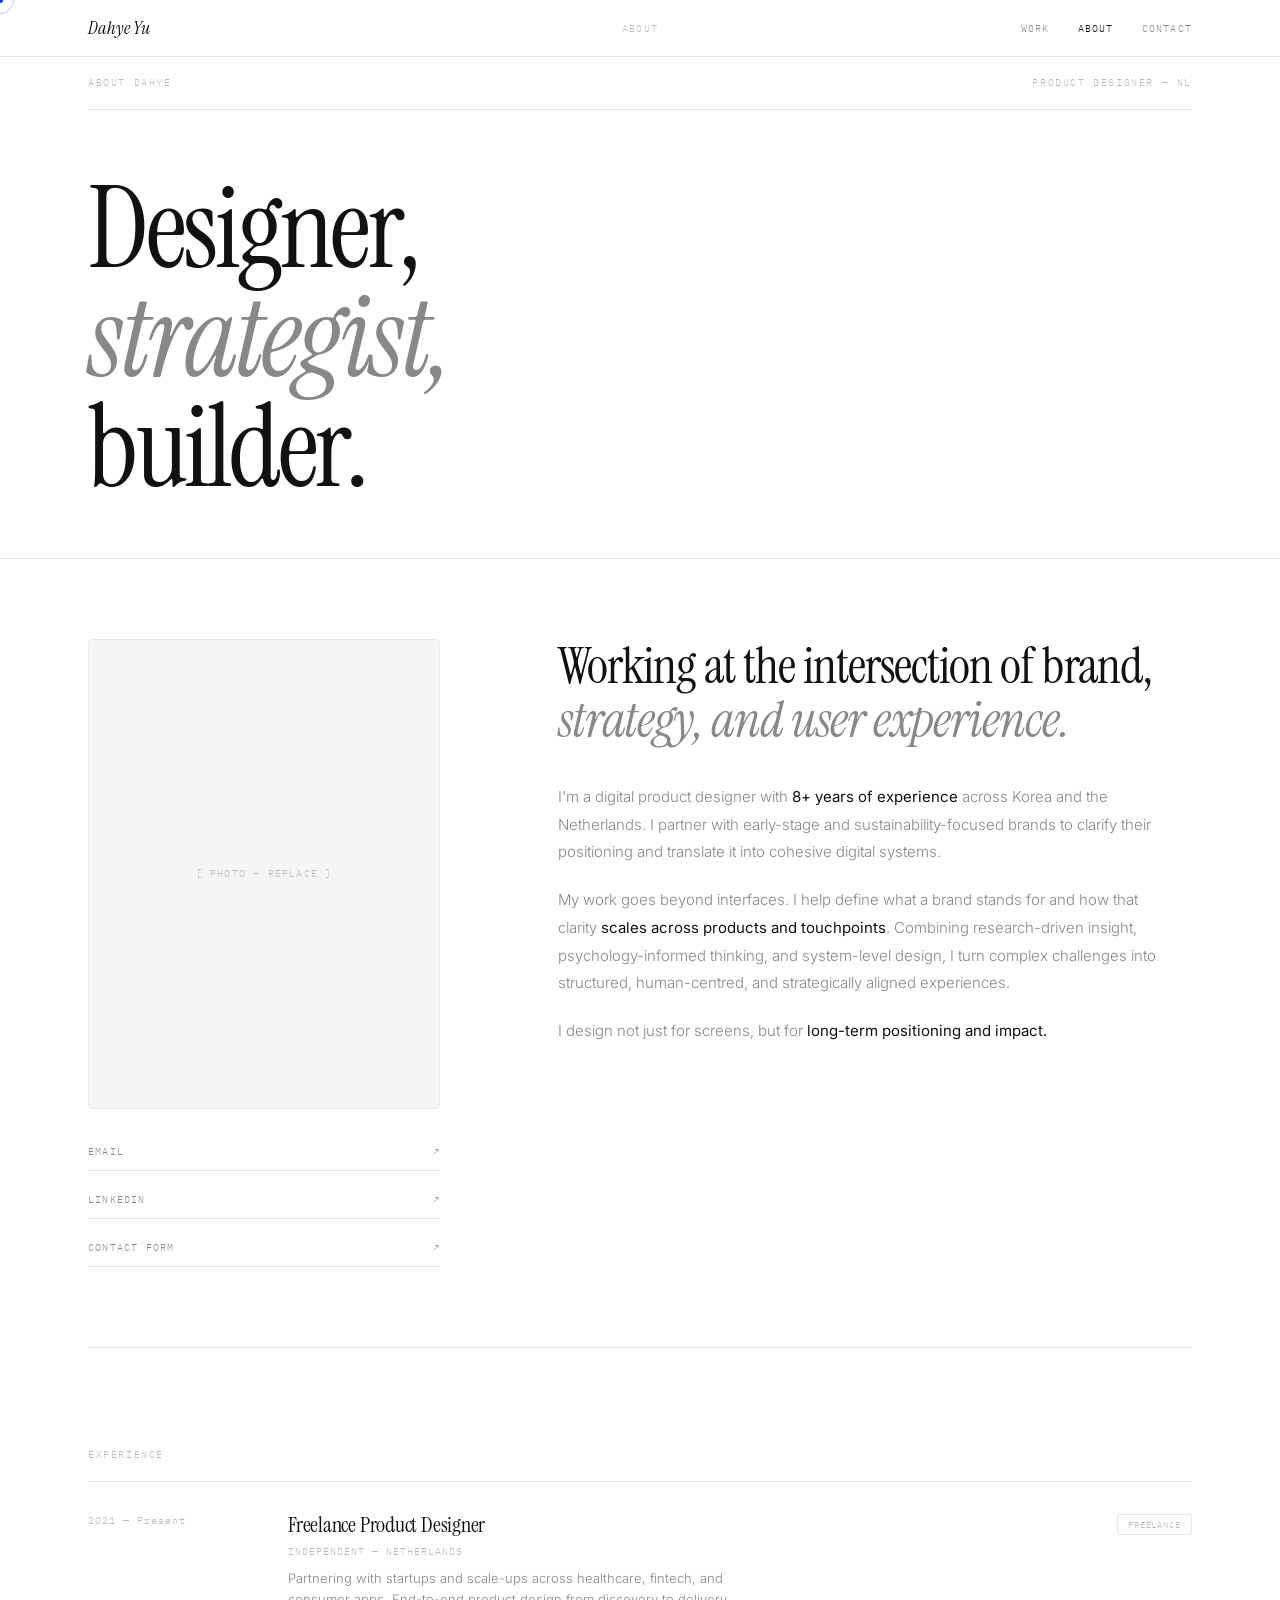
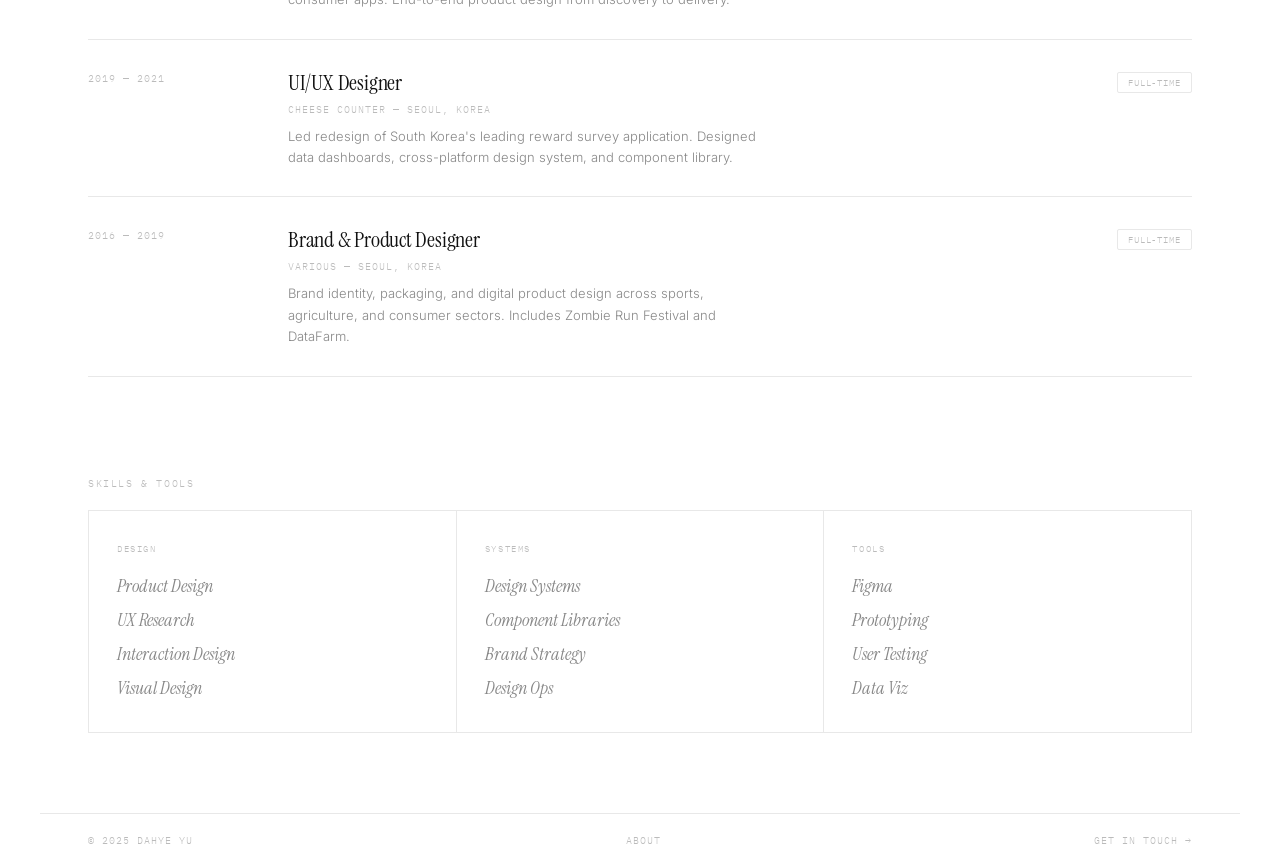
==== about.html @ fa13082c "Add files via upload" ====
<!DOCTYPE html>
<html lang="en">
<head>
<meta charset="UTF-8">
<meta name="viewport" content="width=device-width, initial-scale=1.0">
<title>About — Dahye Yu</title>
<link rel="preconnect" href="https://fonts.googleapis.com">
<link href="https://fonts.googleapis.com/css2?family=Instrument+Serif:ital@0;1&family=Inter:wght@300;400;500&family=IBM+Plex+Mono:wght@300;400&display=swap" rel="stylesheet">
<style>
:root{--bg:#ffffff;--ink:#111111;--ink2:#888888;--ink3:#bbbbbb;--rule:#e8e8e8;--hover-bg:#f5f5f5;--accent:#0033ff;}
*,*::before,*::after{box-sizing:border-box;margin:0;padding:0;}
html{scroll-behavior:smooth;}
body{background:var(--bg);color:var(--ink);font-family:'Inter',sans-serif;font-weight:300;overflow-x:hidden;-webkit-font-smoothing:antialiased;}
.cur{position:fixed;width:6px;height:6px;background:var(--accent);border-radius:50%;pointer-events:none;z-index:9999;transform:translate(-50%,-50%);}
.cur-ring{position:fixed;width:28px;height:28px;border:1px solid rgba(0,51,255,.25);border-radius:50%;pointer-events:none;z-index:9998;transform:translate(-50%,-50%);transition:width .35s cubic-bezier(.16,1,.3,1),height .35s,border-color .25s;}
body:has(a:hover) .cur-ring{width:48px;height:48px;border-color:rgba(0,51,255,.5);}
nav{position:fixed;top:0;left:0;right:0;z-index:100;border-bottom:1px solid var(--rule);background:rgba(255,255,255,0.94);backdrop-filter:blur(8px);}
.nav-inner{max-width:1200px;margin:0 auto;padding:0 48px;height:56px;display:grid;grid-template-columns:1fr auto 1fr;align-items:center;}
.nav-logo{font-family:'Instrument Serif',serif;font-style:italic;font-size:18px;color:var(--ink);text-decoration:none;}
.nav-center{font-family:'IBM Plex Mono',monospace;font-size:10px;letter-spacing:0.14em;text-transform:uppercase;color:var(--ink3);}
.nav-right{display:flex;justify-content:flex-end;gap:28px;}
.nav-right a{font-family:'IBM Plex Mono',monospace;font-size:10px;letter-spacing:0.12em;text-transform:uppercase;color:var(--ink2);text-decoration:none;transition:color .15s;}
.nav-right a:hover,.nav-right a.active{color:var(--ink);}
.wrap{max-width:1200px;margin:0 auto;padding:0 48px;}
.page-hero{padding-top:56px;border-bottom:1px solid var(--rule);}
.page-top{padding:20px 0;border-bottom:1px solid var(--rule);display:flex;justify-content:space-between;}
.page-label{font-family:'IBM Plex Mono',monospace;font-size:10px;letter-spacing:0.16em;text-transform:uppercase;color:var(--ink3);}
.page-title-block{padding:64px 0 56px;opacity:0;animation:fadeUp .9s ease .1s forwards;}
.page-title{font-family:'Instrument Serif',serif;font-size:clamp(56px,9vw,120px);font-weight:400;line-height:.95;letter-spacing:-0.03em;}
.page-title em{font-style:italic;color:var(--ink2);}
@keyframes fadeUp{from{opacity:0;transform:translateY(24px)}to{opacity:1;transform:none}}

/* ABOUT BODY */
.about-body-wrap{padding:80px 0;}
.about-main-grid{display:grid;grid-template-columns:repeat(12,1fr);gap:0 24px;border-bottom:1px solid var(--rule);padding-bottom:80px;margin-bottom:80px;}
.about-col-left{grid-column:1/5;}
.about-sticky{position:sticky;top:80px;}
.about-portrait{background:var(--hover-bg);border:1px solid var(--rule);border-radius:4px;aspect-ratio:3/4;display:flex;align-items:center;justify-content:center;margin-bottom:24px;}
.about-portrait-label{font-family:'IBM Plex Mono',monospace;font-size:10px;letter-spacing:0.12em;text-transform:uppercase;color:var(--ink3);}
.about-socials{display:flex;flex-direction:column;gap:10px;}
.about-social-link{display:flex;align-items:center;justify-content:space-between;padding:12px 0;border-bottom:1px solid var(--rule);font-family:'IBM Plex Mono',monospace;font-size:10px;letter-spacing:0.12em;text-transform:uppercase;color:var(--ink2);text-decoration:none;transition:color .15s;}
.about-social-link:hover{color:var(--accent);}
.about-social-link::after{content:'↗';}

.about-col-right{grid-column:6/13;}
.about-bio-title{font-family:'Instrument Serif',serif;font-size:clamp(32px,4vw,52px);font-weight:400;line-height:1.05;letter-spacing:-0.02em;margin-bottom:36px;}
.about-bio-title em{font-style:italic;color:var(--ink2);}
.about-bio-text{font-size:15px;line-height:1.85;color:var(--ink2);max-width:600px;}
.about-bio-text strong{color:var(--ink);font-weight:400;}
.about-bio-text+.about-bio-text{margin-top:20px;}

/* EXPERIENCE */
.section-bar{padding:20px 0;border-bottom:1px solid var(--rule);display:flex;justify-content:space-between;}
.section-bar-label{font-family:'IBM Plex Mono',monospace;font-size:10px;letter-spacing:0.16em;text-transform:uppercase;color:var(--ink3);}
.exp-row{display:grid;grid-template-columns:160px 1fr auto;gap:0 40px;align-items:start;border-bottom:1px solid var(--rule);padding:28px 0;}
.exp-year{font-family:'IBM Plex Mono',monospace;font-size:10px;letter-spacing:0.1em;color:var(--ink3);padding-top:4px;}
.exp-title{font-family:'Instrument Serif',serif;font-size:22px;font-weight:400;letter-spacing:-0.01em;margin-bottom:6px;}
.exp-company{font-family:'IBM Plex Mono',monospace;font-size:10px;letter-spacing:0.1em;text-transform:uppercase;color:var(--ink3);margin-bottom:10px;}
.exp-desc{font-size:13px;line-height:1.65;color:var(--ink2);max-width:480px;}
.exp-tag{font-family:'IBM Plex Mono',monospace;font-size:9px;letter-spacing:0.1em;text-transform:uppercase;color:var(--ink3);border:1px solid var(--rule);padding:4px 10px;border-radius:2px;white-space:nowrap;align-self:start;margin-top:4px;}

/* SKILLS GRID */
.skills-section{margin-top:80px;}
.skills-big-grid{display:grid;grid-template-columns:repeat(3,1fr);border-left:1px solid var(--rule);}
.skill-group{border-right:1px solid var(--rule);border-bottom:1px solid var(--rule);padding:32px 28px;}
.skill-group-title{font-family:'IBM Plex Mono',monospace;font-size:9px;letter-spacing:0.18em;text-transform:uppercase;color:var(--ink3);margin-bottom:20px;}
.skill-list{display:flex;flex-direction:column;gap:10px;}
.skill-item{font-family:'Instrument Serif',serif;font-size:18px;font-style:italic;color:var(--ink2);transition:color .15s;cursor:default;}
.skill-item:hover{color:var(--ink);}

footer{border-top:1px solid var(--rule);max-width:1200px;margin:0 auto;padding:20px 48px;display:flex;justify-content:space-between;align-items:center;}
footer span{font-family:'IBM Plex Mono',monospace;font-size:10px;letter-spacing:0.1em;text-transform:uppercase;color:var(--ink3);}
.reveal{opacity:0;transform:translateY(20px);transition:opacity .65s ease,transform .65s cubic-bezier(.16,1,.3,1);}
.reveal.in{opacity:1;transform:none;}

@media(max-width:768px){
  .nav-inner,.wrap{padding:0 20px;}
  .nav-center{display:none;}
  .about-main-grid{grid-template-columns:1fr;}
  .about-col-left,.about-col-right{grid-column:1/-1;}
  .about-col-left{margin-bottom:48px;}
  .about-sticky{position:static;}
  .exp-row{grid-template-columns:1fr;gap:12px;}
  .exp-year{padding-top:0;}
  .exp-tag{align-self:auto;}
  .skills-big-grid{grid-template-columns:1fr 1fr;}
  footer{flex-direction:column;gap:8px;text-align:center;padding:20px;}
}
</style>
</head>
<body>
<div class="cur" id="cur"></div>
<div class="cur-ring" id="cur-ring"></div>

<nav>
  <div class="nav-inner">
    <a href="index.html" class="nav-logo">Dahye Yu</a>
    <span class="nav-center">About</span>
    <div class="nav-right">
      <a href="index.html#work">Work</a>
      <a href="about.html" class="active">About</a>
      <a href="contact.html">Contact</a>
    </div>
  </div>
</nav>

<section class="page-hero">
  <div class="wrap">
    <div class="page-top">
      <span class="page-label">About Dahye</span>
      <span class="page-label">Product Designer — NL</span>
    </div>
    <div class="page-title-block">
      <h1 class="page-title">
        Designer,<br>
        <em>strategist,</em><br>
        builder.
      </h1>
    </div>
  </div>
</section>

<div class="wrap">
  <div class="about-body-wrap">

    <div class="about-main-grid reveal">
      <div class="about-col-left">
        <div class="about-sticky">
          <div class="about-portrait">
            <span class="about-portrait-label">[ Photo — replace ]</span>
          </div>
          <div class="about-socials">
            <a href="mailto:dahyeyu201@gmail.com" class="about-social-link">Email</a>
            <a href="https://www.linkedin.com/in/yudahye/" target="_blank" class="about-social-link">LinkedIn</a>
            <a href="contact.html" class="about-social-link">Contact Form</a>
          </div>
        </div>
      </div>
      <div class="about-col-right">
        <h2 class="about-bio-title">
          Working at the intersection of brand,<br>
          <em>strategy, and user experience.</em>
        </h2>
        <p class="about-bio-text">I'm a digital product designer with <strong>8+ years of experience</strong> across Korea and the Netherlands. I partner with early-stage and sustainability-focused brands to clarify their positioning and translate it into cohesive digital systems.</p>
        <p class="about-bio-text">My work goes beyond interfaces. I help define what a brand stands for and how that clarity <strong>scales across products and touchpoints</strong>. Combining research-driven insight, psychology-informed thinking, and system-level design, I turn complex challenges into structured, human-centred, and strategically aligned experiences.</p>
        <p class="about-bio-text">I design not just for screens, but for <strong>long-term positioning and impact.</strong></p>
      </div>
    </div>

    <!-- EXPERIENCE -->
    <div class="reveal">
      <div class="section-bar"><span class="section-bar-label">Experience</span></div>
      <div class="exp-row">
        <div class="exp-year">2021 — Present</div>
        <div>
          <div class="exp-title">Freelance Product Designer</div>
          <div class="exp-company">Independent — Netherlands</div>
          <div class="exp-desc">Partnering with startups and scale-ups across healthcare, fintech, and consumer apps. End-to-end product design from discovery to delivery.</div>
        </div>
        <span class="exp-tag">Freelance</span>
      </div>
      <div class="exp-row">
        <div class="exp-year">2019 — 2021</div>
        <div>
          <div class="exp-title">UI/UX Designer</div>
          <div class="exp-company">Cheese Counter — Seoul, Korea</div>
          <div class="exp-desc">Led redesign of South Korea's leading reward survey application. Designed data dashboards, cross-platform design system, and component library.</div>
        </div>
        <span class="exp-tag">Full-time</span>
      </div>
      <div class="exp-row">
        <div class="exp-year">2016 — 2019</div>
        <div>
          <div class="exp-title">Brand & Product Designer</div>
          <div class="exp-company">Various — Seoul, Korea</div>
          <div class="exp-desc">Brand identity, packaging, and digital product design across sports, agriculture, and consumer sectors. Includes Zombie Run Festival and DataFarm.</div>
        </div>
        <span class="exp-tag">Full-time</span>
      </div>
    </div>

    <!-- SKILLS -->
    <div class="skills-section reveal">
      <div class="section-bar"><span class="section-bar-label">Skills & Tools</span></div>
      <div class="skills-big-grid">
        <div class="skill-group">
          <div class="skill-group-title">Design</div>
          <div class="skill-list">
            <span class="skill-item">Product Design</span>
            <span class="skill-item">UX Research</span>
            <span class="skill-item">Interaction Design</span>
            <span class="skill-item">Visual Design</span>
          </div>
        </div>
        <div class="skill-group">
          <div class="skill-group-title">Systems</div>
          <div class="skill-list">
            <span class="skill-item">Design Systems</span>
            <span class="skill-item">Component Libraries</span>
            <span class="skill-item">Brand Strategy</span>
            <span class="skill-item">Design Ops</span>
          </div>
        </div>
        <div class="skill-group">
          <div class="skill-group-title">Tools</div>
          <div class="skill-list">
            <span class="skill-item">Figma</span>
            <span class="skill-item">Prototyping</span>
            <span class="skill-item">User Testing</span>
            <span class="skill-item">Data Viz</span>
          </div>
        </div>
      </div>
    </div>

  </div>
</div>

<footer>
  <span>© 2025 Dahye Yu</span>
  <span>About</span>
  <span><a href="contact.html" style="color:var(--ink3);text-decoration:none;">Get in touch →</a></span>
</footer>

<script>
const cur=document.getElementById('cur'),ring=document.getElementById('cur-ring');
let mx=0,my=0,rx=0,ry=0;
document.addEventListener('mousemove',e=>{mx=e.clientX;my=e.clientY;cur.style.left=mx+'px';cur.style.top=my+'px';});
(function loop(){rx+=(mx-rx)*.11;ry+=(my-ry)*.11;ring.style.left=rx+'px';ring.style.top=ry+'px';requestAnimationFrame(loop);})();
const io=new IntersectionObserver(es=>es.forEach((e,i)=>{if(e.isIntersecting)setTimeout(()=>e.target.classList.add('in'),i*70);}),{threshold:.08});
document.querySelectorAll('.reveal').forEach(el=>io.observe(el));
</script>
</body>
</html>
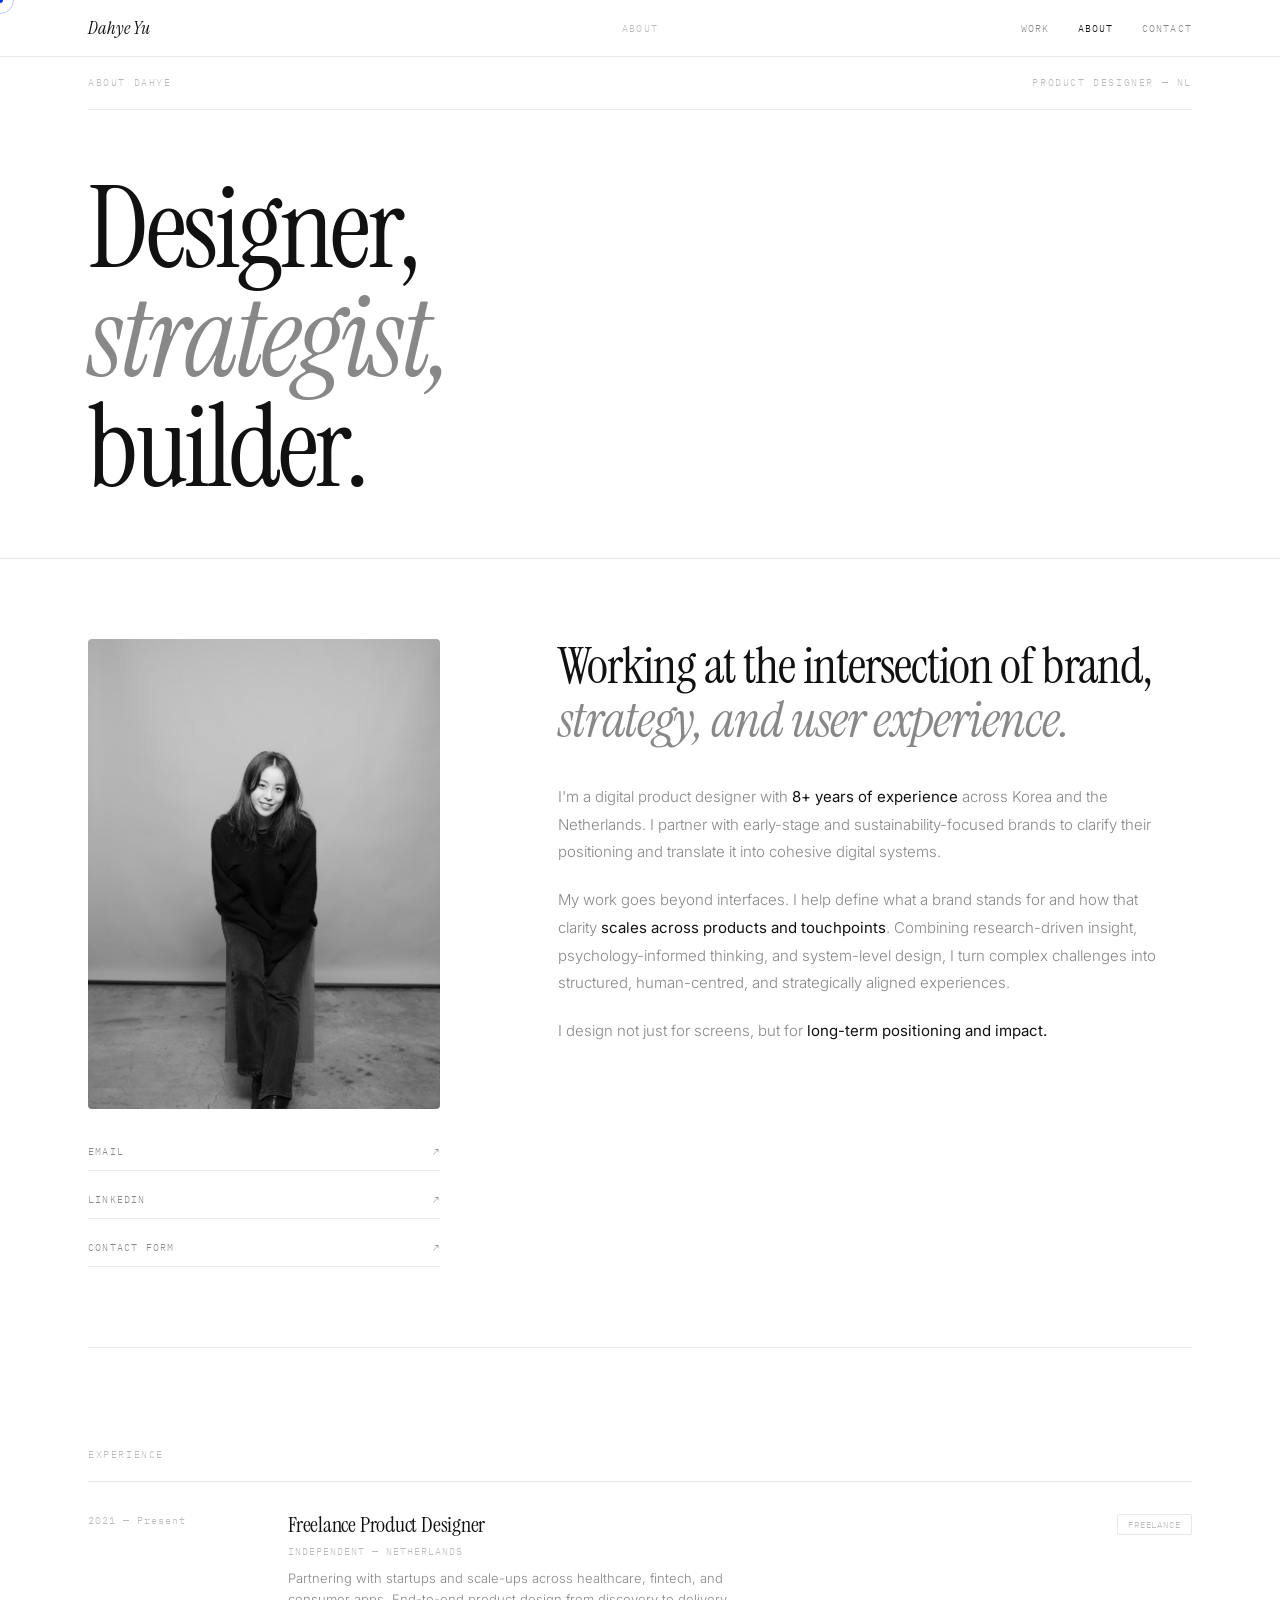
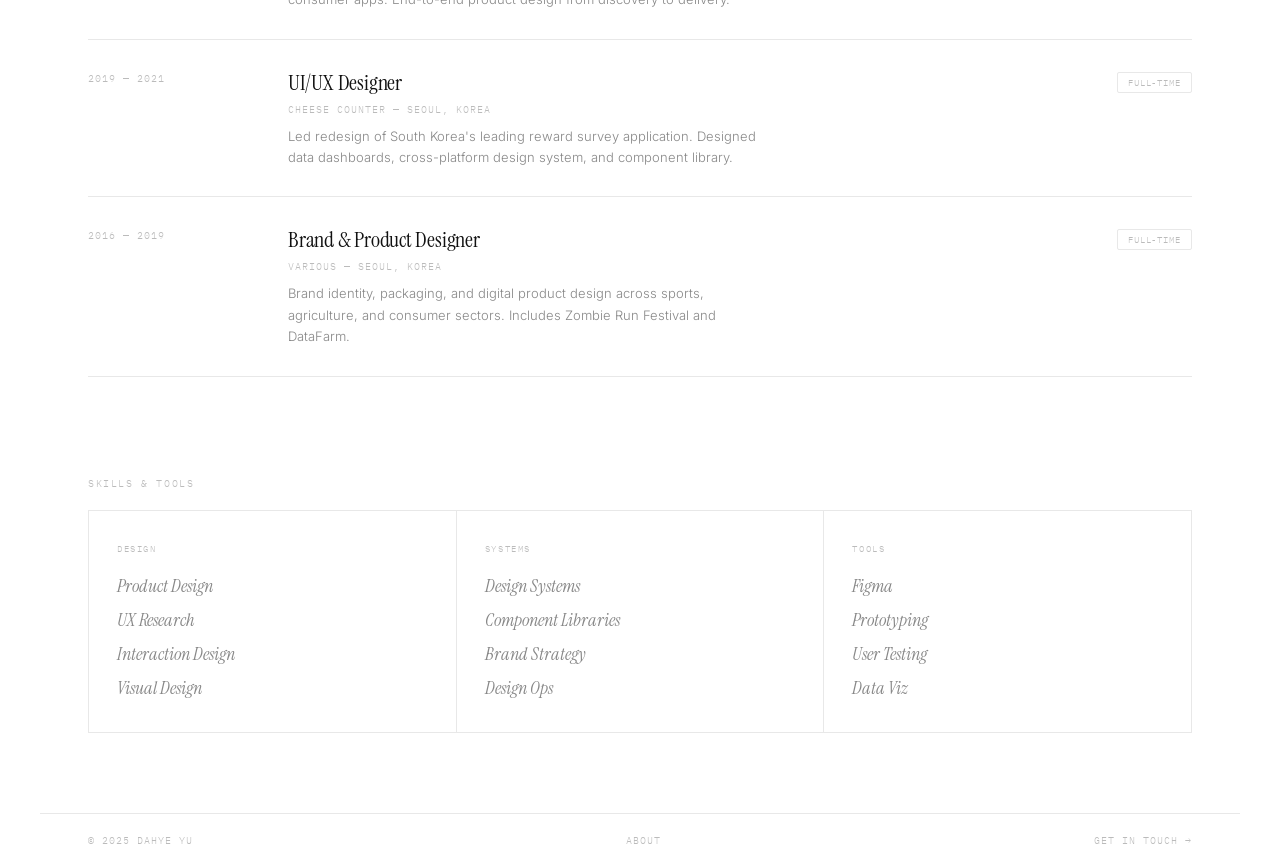
==== commit 6f2ea71f: "Add files via upload" ====
--- a/about.html
+++ b/about.html
@@ -126,8 +126,8 @@
     <div class="about-main-grid reveal">
       <div class="about-col-left">
         <div class="about-sticky">
-          <div class="about-portrait">
-            <span class="about-portrait-label">[ Photo — replace ]</span>
+          <div class="about-portrait" style="background:none;border:none;display:block;padding:0;">
+            <img src="images/dahye-photo.jpg" style="width:100%;display:block;border-radius:4px;aspect-ratio:3/4;object-fit:cover;" alt="Dahye Yu">
           </div>
           <div class="about-socials">
             <a href="mailto:dahyeyu201@gmail.com" class="about-social-link">Email</a>
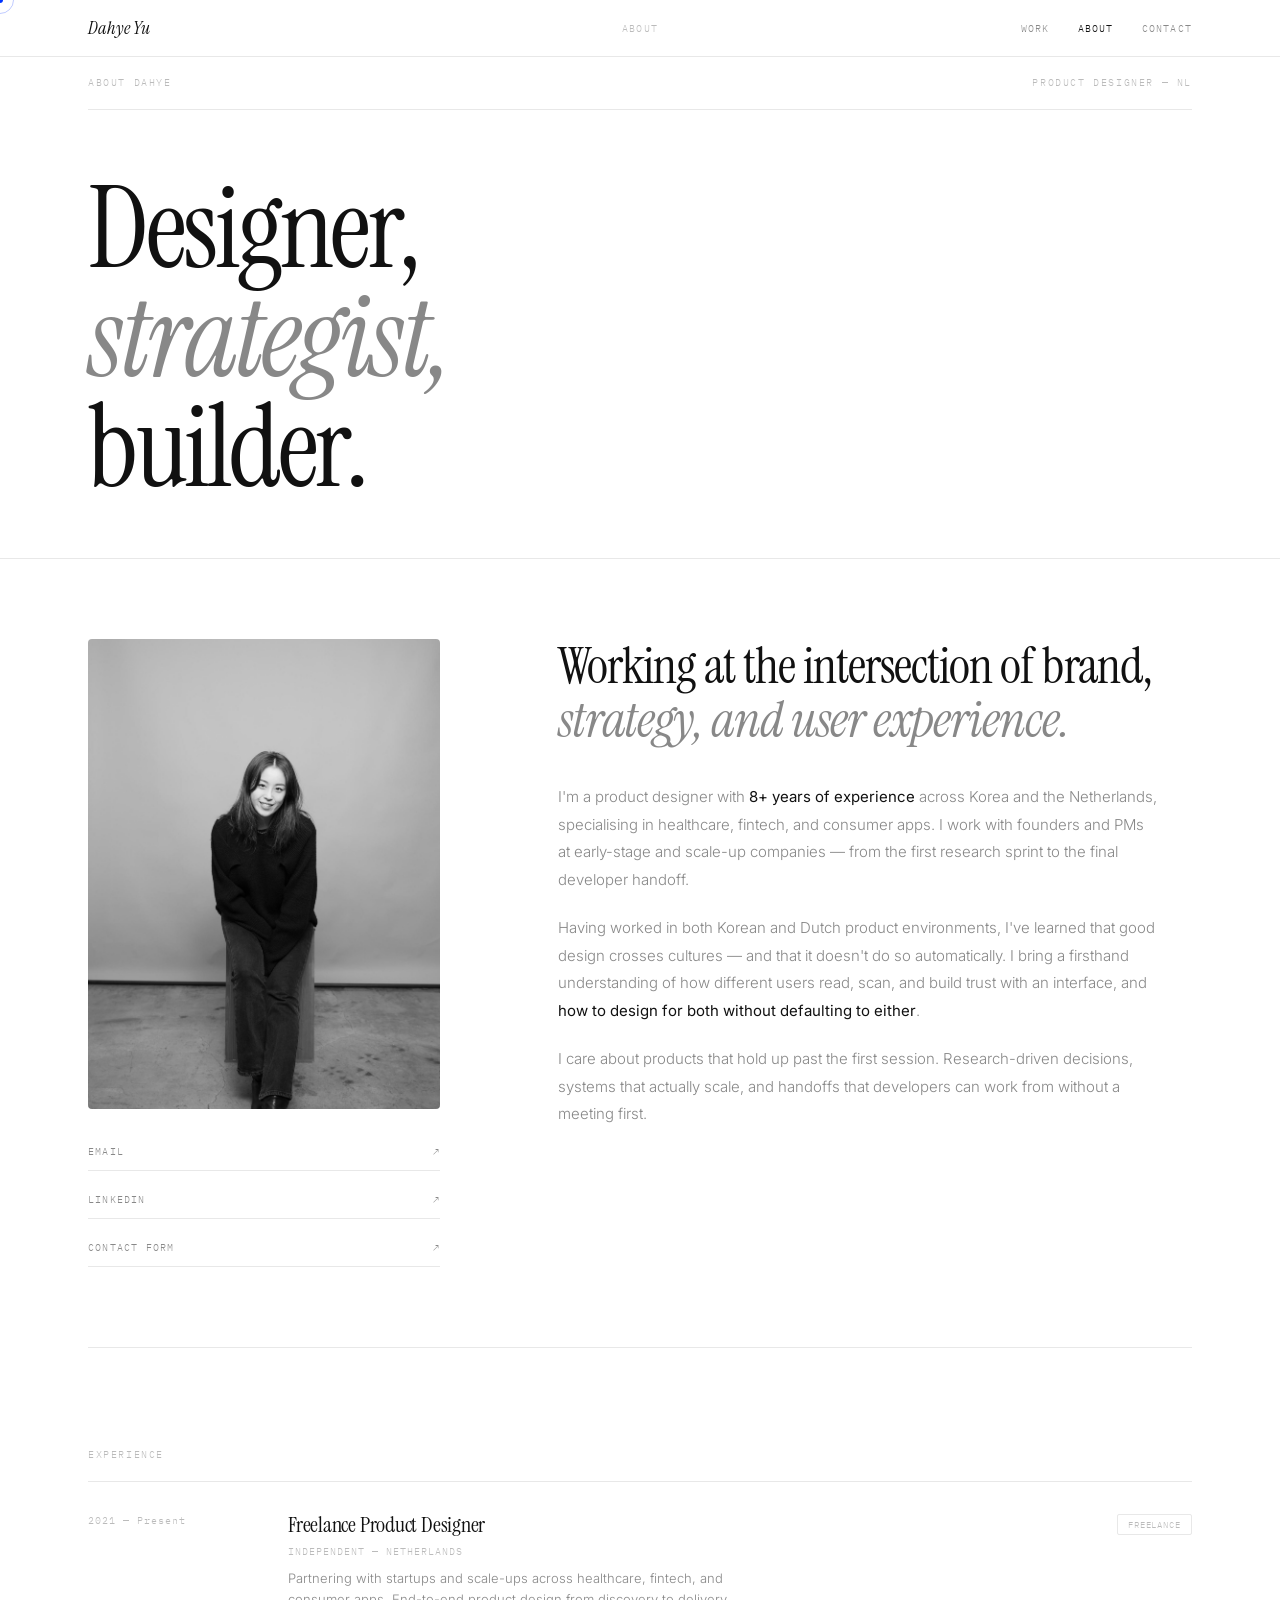
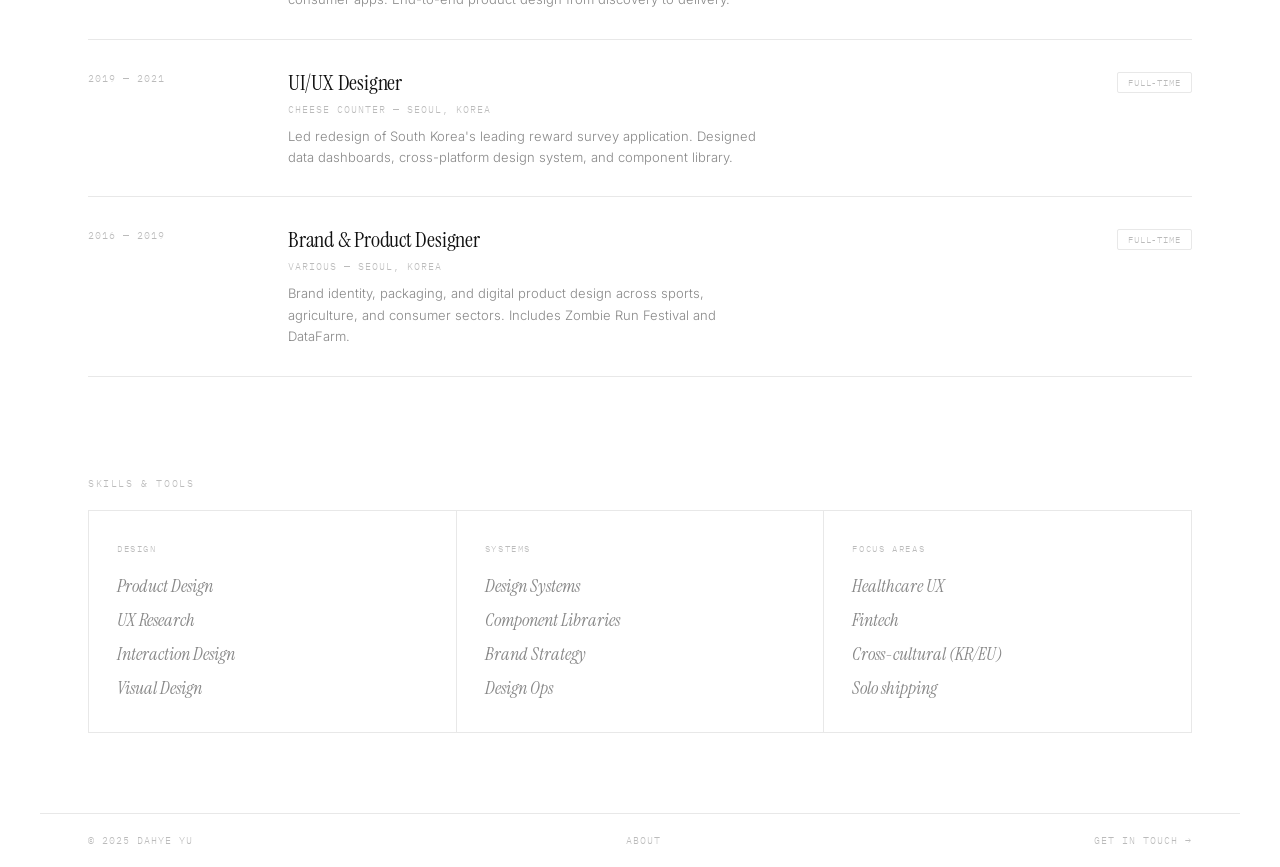
==== commit 1fd1d4fd: "Improve case study copy, positioning, and add at-a-glance results - Hero: sharper headline and more " ====
--- a/about.html
+++ b/about.html
@@ -141,9 +141,9 @@
           Working at the intersection of brand,<br>
           <em>strategy, and user experience.</em>
         </h2>
-        <p class="about-bio-text">I'm a digital product designer with <strong>8+ years of experience</strong> across Korea and the Netherlands. I partner with early-stage and sustainability-focused brands to clarify their positioning and translate it into cohesive digital systems.</p>
-        <p class="about-bio-text">My work goes beyond interfaces. I help define what a brand stands for and how that clarity <strong>scales across products and touchpoints</strong>. Combining research-driven insight, psychology-informed thinking, and system-level design, I turn complex challenges into structured, human-centred, and strategically aligned experiences.</p>
-        <p class="about-bio-text">I design not just for screens, but for <strong>long-term positioning and impact.</strong></p>
+        <p class="about-bio-text">I'm a product designer with <strong>8+ years of experience</strong> across Korea and the Netherlands, specialising in healthcare, fintech, and consumer apps. I work with founders and PMs at early-stage and scale-up companies — from the first research sprint to the final developer handoff.</p>
+        <p class="about-bio-text">Having worked in both Korean and Dutch product environments, I've learned that good design crosses cultures — and that it doesn't do so automatically. I bring a firsthand understanding of how different users read, scan, and build trust with an interface, and <strong>how to design for both without defaulting to either</strong>.</p>
+        <p class="about-bio-text">I care about products that hold up past the first session. Research-driven decisions, systems that actually scale, and handoffs that developers can work from without a meeting first.</p>
       </div>
     </div>
 
@@ -202,12 +202,12 @@
           </div>
         </div>
         <div class="skill-group">
-          <div class="skill-group-title">Tools</div>
+          <div class="skill-group-title">Focus Areas</div>
           <div class="skill-list">
-            <span class="skill-item">Figma</span>
-            <span class="skill-item">Prototyping</span>
-            <span class="skill-item">User Testing</span>
-            <span class="skill-item">Data Viz</span>
+            <span class="skill-item">Healthcare UX</span>
+            <span class="skill-item">Fintech</span>
+            <span class="skill-item">Cross-cultural (KR/EU)</span>
+            <span class="skill-item">Solo shipping</span>
           </div>
         </div>
       </div>
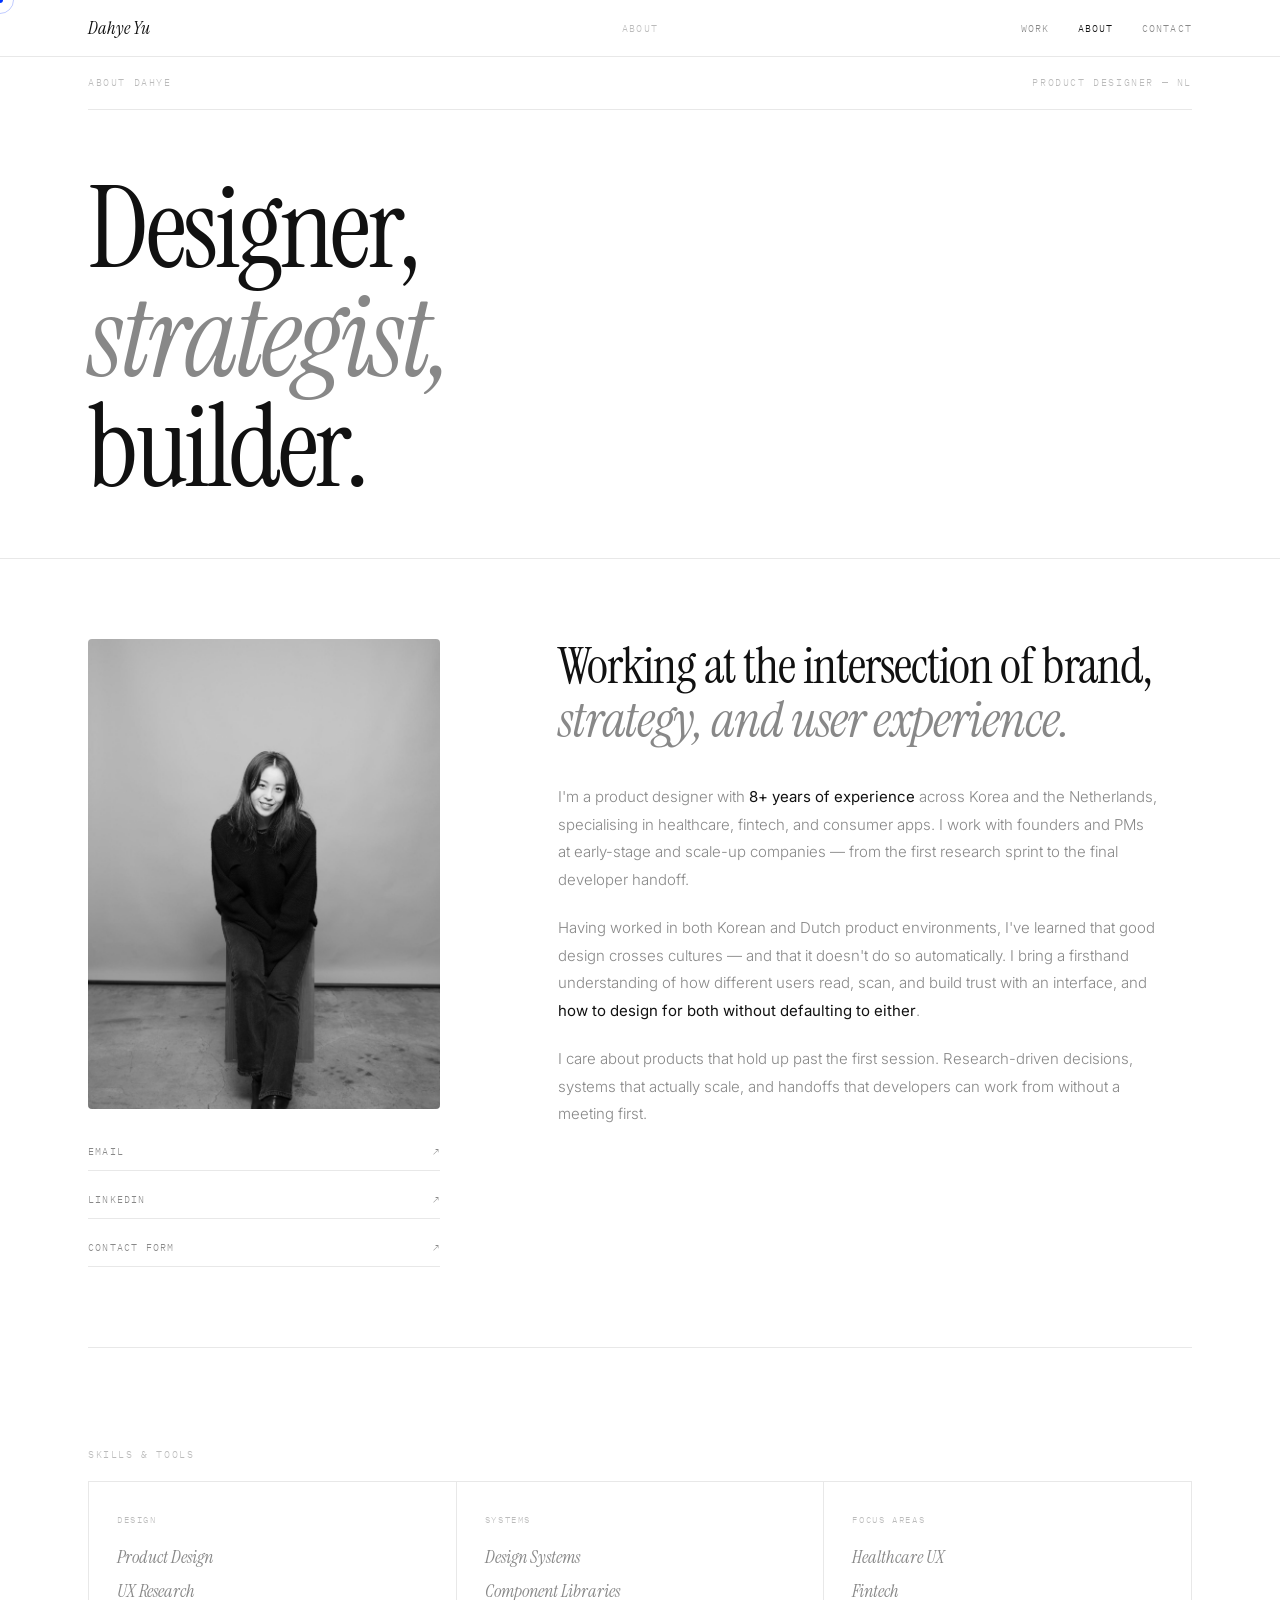
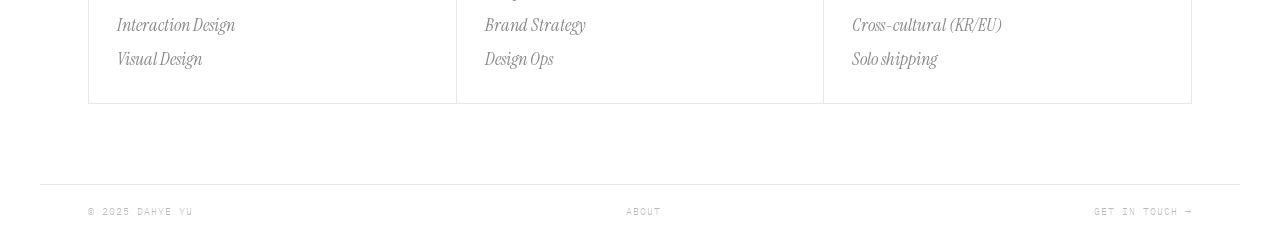
==== commit 72adba00: "Remove experience section from about page Co-Authored-By: Claude Sonnet 4.6 <noreply@anthropic.com>" ====
--- a/about.html
+++ b/about.html
@@ -147,38 +147,6 @@
       </div>
     </div>
 
-    <!-- EXPERIENCE -->
-    <div class="reveal">
-      <div class="section-bar"><span class="section-bar-label">Experience</span></div>
-      <div class="exp-row">
-        <div class="exp-year">2021 — Present</div>
-        <div>
-          <div class="exp-title">Freelance Product Designer</div>
-          <div class="exp-company">Independent — Netherlands</div>
-          <div class="exp-desc">Partnering with startups and scale-ups across healthcare, fintech, and consumer apps. End-to-end product design from discovery to delivery.</div>
-        </div>
-        <span class="exp-tag">Freelance</span>
-      </div>
-      <div class="exp-row">
-        <div class="exp-year">2019 — 2021</div>
-        <div>
-          <div class="exp-title">UI/UX Designer</div>
-          <div class="exp-company">Cheese Counter — Seoul, Korea</div>
-          <div class="exp-desc">Led redesign of South Korea's leading reward survey application. Designed data dashboards, cross-platform design system, and component library.</div>
-        </div>
-        <span class="exp-tag">Full-time</span>
-      </div>
-      <div class="exp-row">
-        <div class="exp-year">2016 — 2019</div>
-        <div>
-          <div class="exp-title">Brand & Product Designer</div>
-          <div class="exp-company">Various — Seoul, Korea</div>
-          <div class="exp-desc">Brand identity, packaging, and digital product design across sports, agriculture, and consumer sectors. Includes Zombie Run Festival and DataFarm.</div>
-        </div>
-        <span class="exp-tag">Full-time</span>
-      </div>
-    </div>
-
     <!-- SKILLS -->
     <div class="skills-section reveal">
       <div class="section-bar"><span class="section-bar-label">Skills & Tools</span></div>
